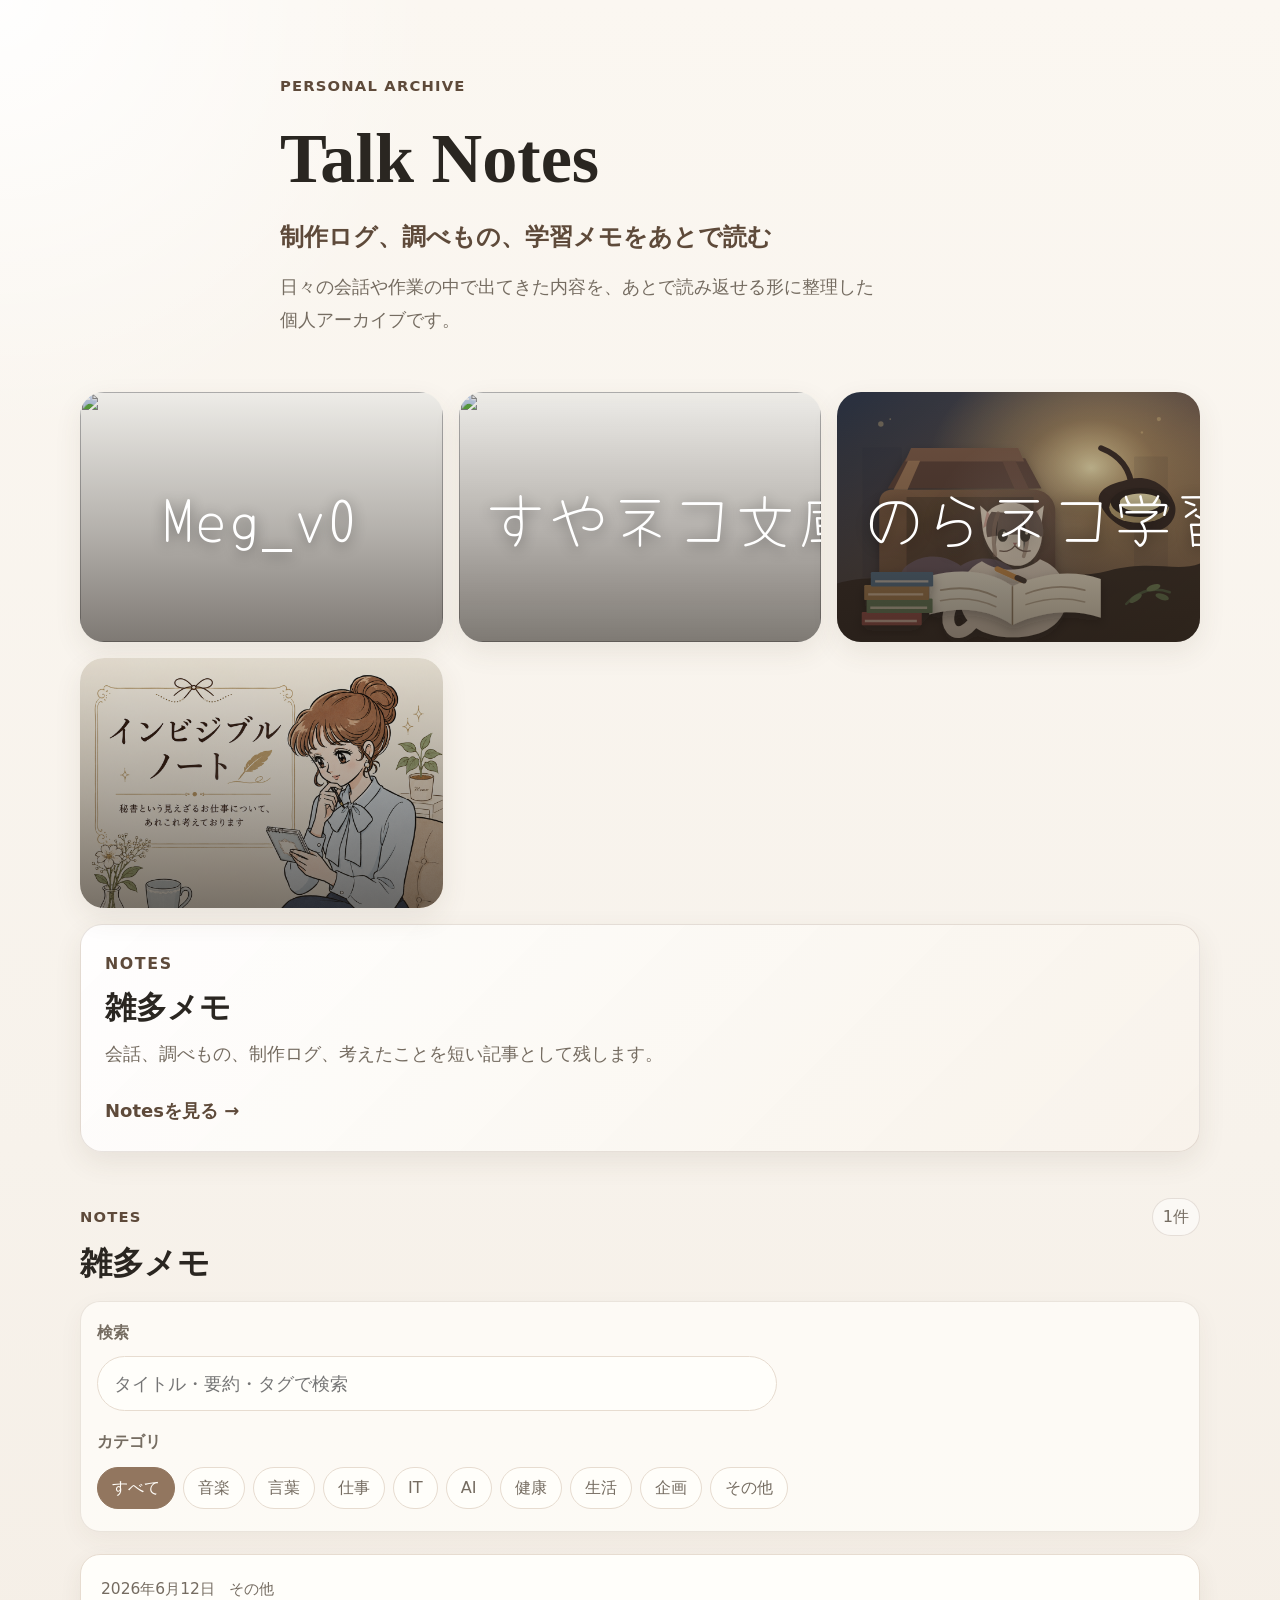
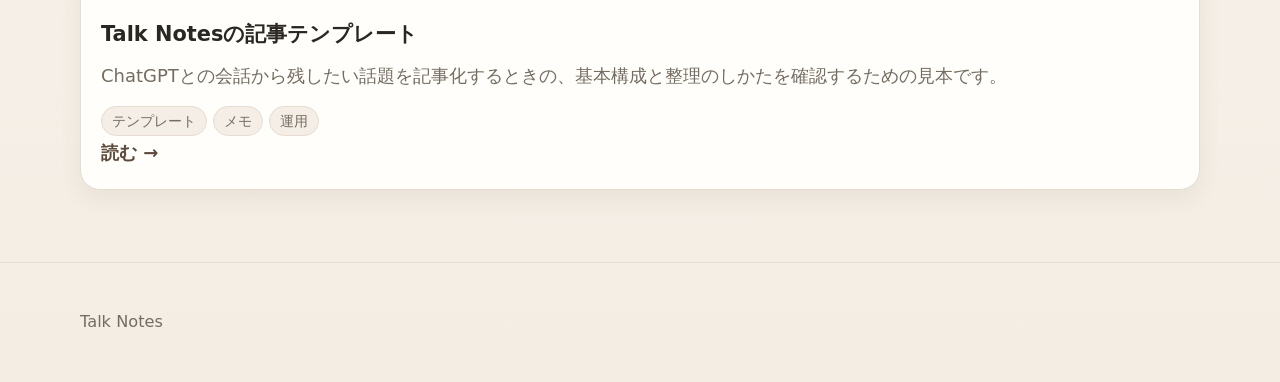
==== index.html @ 13e2c716 "Replace neko gyosho top card with noraneko study room" ====
<!DOCTYPE html>
<html lang="ja">
<head>
  <meta charset="UTF-8">
  <meta name="viewport" content="width=device-width, initial-scale=1.0">
  <title>Talk Notes</title>
  <meta name="description" content="雑談、調べもの、制作ログ、楽曲メモをあとで読める形に整理する個人用ノートです。">
  <link rel="preconnect" href="https://fonts.googleapis.com">
  <link rel="preconnect" href="https://fonts.gstatic.com" crossorigin>
  <link href="https://fonts.googleapis.com/css2?family=Yomogi&display=swap" rel="stylesheet">
  <link rel="stylesheet" href="assets/style.css?v=20260614-01">
  <link rel="stylesheet" href="assets/entry-image.css?v=20260623-07">
  <link rel="stylesheet" href="assets/mobile-polish.css?v=20260622-01">
  <link rel="stylesheet" href="assets/invisible-work.css?v=20260623-01">
  <script src="data/notes.js" defer></script>
  <script defer>
    document.addEventListener("DOMContentLoaded", () => {
      const categories = ["すべて", "音楽", "言葉", "仕事", "IT", "AI", "健康", "生活", "企画", "その他"];
      const state = {
        category: "すべて",
        query: ""
      };

      const categoryList = document.querySelector("#categoryList");
      const searchInput = document.querySelector("#searchInput");
      const notesList = document.querySelector("#notesList");
      const resultCount = document.querySelector("#resultCount");

      function escapeHtml(value) {
        return String(value)
          .replace(/&/g, "&amp;")
          .replace(/</g, "&lt;")
          .replace(/>/g, "&gt;")
          .replace(/"/g, "&quot;")
          .replace(/'/g, "&#039;");
      }

      function normalize(value) {
        return String(value).toLowerCase().trim();
      }

      function formatDate(value) {
        const date = new Date(`${value}T00:00:00`);
        if (Number.isNaN(date.getTime())) {
          return value;
        }

        return date.toLocaleDateString("ja-JP", {
          year: "numeric",
          month: "long",
          day: "numeric"
        });
      }

      function renderCategories() {
        categoryList.innerHTML = categories.map((category) => {
          const isActive = state.category === category;
          return `
            <button class="filter-button${isActive ? " is-active" : ""}" type="button" data-category="${escapeHtml(category)}">
              ${escapeHtml(category)}
            </button>
          `;
        }).join("");
      }

      function matchesNote(note) {
        const categoryMatch = state.category === "すべて" || note.category === state.category;
        const query = normalize(state.query);
        const searchText = normalize([
          note.title,
          note.summary,
          note.category,
          ...(note.tags || [])
        ].join(" "));

        return categoryMatch && (!query || searchText.includes(query));
      }

      function createNoteCard(note) {
        const tags = (note.tags || []).map((tag) => `<span class="tag">${escapeHtml(tag)}</span>`).join("");

        return `
          <article class="note-card">
            <div class="note-card__meta">
              <time datetime="${escapeHtml(note.date)}">${escapeHtml(formatDate(note.date))}</time>
              <span>${escapeHtml(note.category)}</span>
            </div>
            <h2 class="note-card__title">${escapeHtml(note.title)}</h2>
            <p class="note-card__summary">${escapeHtml(note.summary)}</p>
            <div class="tag-list" aria-label="タグ">
              ${tags}
            </div>
            <a class="read-link" href="${escapeHtml(note.url)}">読む</a>
          </article>
        `;
      }

      function renderNotes() {
        const filteredNotes = notes.filter(matchesNote);
        resultCount.textContent = `${filteredNotes.length}件`;

        if (filteredNotes.length === 0) {
          notesList.innerHTML = '<p class="empty-message">該当するメモはありません。</p>';
          return;
        }

        notesList.innerHTML = filteredNotes.map(createNoteCard).join("");
      }

      categoryList.addEventListener("click", (event) => {
        const button = event.target.closest("button[data-category]");
        if (!button) {
          return;
        }

        state.category = button.dataset.category;
        renderCategories();
        renderNotes();
      });

      searchInput.addEventListener("input", (event) => {
        state.query = event.target.value;
        renderNotes();
      });

      renderCategories();
      renderNotes();
    });
  </script>
</head>
<body>
  <header class="site-header">
    <div class="container header-inner">
      <p class="site-kicker">Personal archive</p>
      <h1>Talk Notes</h1>
      <p class="site-subtitle">制作ログ、調べもの、学習メモをあとで読む</p>
      <p class="site-description">
        日々の会話や作業の中で出てきた内容を、あとで読み返せる形に整理した個人アーカイブです。
      </p>
    </div>
  </header>

  <main class="container">
    <section class="entry-section" aria-label="主要セクション">
      <a class="entry-card entry-card--image entry-card--meg-v0" href="https://esortseld.github.io/meg_v0/" aria-label="Meg_v0へ">
        <img class="entry-card--image__visual" src="https://esortseld.github.io/meg_v0/assets/img/avatar.png" alt="">
        <span class="entry-card--image__title">Meg_v0</span>
      </a>

      <a class="entry-card entry-card--image entry-card--suyaneko" href="https://esortseld.github.io/suyaneko_bunko/" aria-label="すやネコ文庫へ">
        <img class="entry-card--image__visual" src="https://esortseld.github.io/suyaneko_bunko/assets/suyaneko-main.jpg" alt="">
        <span class="entry-card--image__title">すやネコ文庫</span>
      </a>

      <a class="entry-card entry-card--image entry-card--noraneko-study" href="study/index.html" aria-label="のらネコ学習室へ">
        <img class="entry-card--image__visual" src="assets/img/noraneko-study.svg" alt="路地裏の小さな灯りの下で、のらネコが本とノートに向かって勉強しているイラスト">
        <span class="entry-card--image__title">のらネコ学習室</span>
      </a>

      <a class="entry-card entry-card--image entry-card--invisible-note" href="invisible-work/index.html" aria-label="インビジブルノートへ">
        <img class="entry-card--image__visual" src="assets/img/invisible-note_image.png" alt="インビジブルノートのイメージイラスト">
      </a>

      <a class="entry-card" href="#notes">
        <span class="entry-card__label">Notes</span>
        <h2>雑多メモ</h2>
        <p>会話、調べもの、制作ログ、考えたことを短い記事として残します。</p>
        <span class="entry-card__link">Notesを見る</span>
      </a>
    </section>

    <section id="notes" class="notes-panel" aria-label="雑多メモ">
      <div class="section-heading">
        <div>
          <p class="section-kicker">Notes</p>
          <h2>雑多メモ</h2>
        </div>
        <p id="resultCount" class="result-count" aria-live="polite"></p>
      </div>

      <div class="compact-controls" aria-label="雑多メモの絞り込み">
        <div class="search-field">
          <label for="searchInput">検索</label>
          <input id="searchInput" type="search" placeholder="タイトル・要約・タグで検索">
        </div>
        <div>
          <p class="control-label">カテゴリ</p>
          <div id="categoryList" class="filter-list" aria-label="カテゴリ一覧"></div>
        </div>
      </div>

      <div id="notesList" class="notes-grid"></div>
    </section>
  </main>

  <footer class="site-footer">
    <div class="container">
      <p>Talk Notes</p>
    </div>
  </footer>
</body>
</html>
---- assets/style.css ----
:root {
  --color-background: #faf8f4;
  --color-surface: #fffdf8;
  --color-text: #2d2a26;
  --color-muted: #6f675d;
  --color-border: #e3ddd2;
  --color-accent: #5f7252;
  --color-accent-dark: #41513a;
  --color-brown: #7a6045;
  --color-soft: #eee8dd;
  --color-soft-green: #eef2ea;
  --shadow-card: 0 12px 30px rgba(60, 47, 32, 0.08);
  --font-body: "Hiragino Sans", "Yu Gothic", "Yu Gothic UI", Meiryo, system-ui, sans-serif;
  --font-serif: "Yu Mincho", "Hiragino Mincho ProN", serif;
}

* {
  box-sizing: border-box;
}

html {
  font-size: 18px;
}

body {
  margin: 0;
  background: var(--color-background);
  color: var(--color-text);
  font-family: var(--font-body);
  line-height: 1.85;
}

a {
  color: var(--color-accent-dark);
  text-decoration-thickness: 0.08em;
  text-underline-offset: 0.18em;
}

a:hover {
  color: var(--color-accent);
}

.container {
  width: min(1120px, calc(100% - 32px));
  margin: 0 auto;
}

.site-header {
  padding: 72px 0 48px;
  border-bottom: 1px solid var(--color-border);
}

.header-inner {
  max-width: 820px;
}

.site-kicker,
.section-kicker {
  margin: 0 0 12px;
  color: var(--color-accent);
  font-size: 0.82rem;
  font-weight: 700;
  letter-spacing: 0;
  text-transform: uppercase;
}

h1,
h2,
h3 {
  margin: 0;
  line-height: 1.35;
  letter-spacing: 0;
}

h1 {
  font-family: var(--font-serif);
  font-size: 3rem;
  font-weight: 700;
}

.site-subtitle {
  margin: 14px 0 0;
  color: var(--color-accent-dark);
  font-size: 1.25rem;
  font-weight: 700;
}

.site-description {
  margin: 20px 0 0;
  color: var(--color-muted);
  font-size: 1.05rem;
}

.entry-section {
  display: grid;
  grid-template-columns: repeat(2, minmax(0, 1fr));
  gap: 20px;
  padding: 44px 0 36px;
}

.entry-card {
  display: flex;
  min-height: 250px;
  flex-direction: column;
  border: 1px solid var(--color-border);
  border-radius: 8px;
  background: var(--color-surface);
  box-shadow: var(--shadow-card);
  color: var(--color-text);
  padding: 28px;
  text-decoration: none;
}

.entry-card--primary {
  background: var(--color-soft-green);
}

.entry-card__label {
  color: var(--color-accent);
  font-size: 0.88rem;
  font-weight: 700;
  text-transform: uppercase;
}

.entry-card__icon {
  display: block;
  width: 64px;
  height: 64px;
  margin: 0.5rem 0 0.75rem;
  object-fit: cover;
  border-radius: 999px;
}

.entry-card h2 {
  margin-top: 10px;
  font-size: 1.65rem;
}

.entry-card p {
  margin: 16px 0 0;
  color: var(--color-muted);
}

.entry-card__link {
  margin-top: auto;
  padding-top: 24px;
  color: var(--color-accent-dark);
  font-weight: 700;
}

.notes-panel,
.songs-panel {
  padding: 16px 0 72px;
}

.section-heading {
  display: flex;
  align-items: baseline;
  justify-content: space-between;
  gap: 20px;
  margin-bottom: 22px;
}

.section-heading h2 {
  font-size: 1.45rem;
}

.result-count {
  margin: 0;
  color: var(--color-muted);
  font-size: 0.9rem;
}

.compact-controls,
.controls {
  display: grid;
  gap: 24px;
  margin-bottom: 28px;
}

.search-field {
  display: grid;
  gap: 8px;
  max-width: 680px;
}

.search-field label,
.control-label {
  margin: 0;
  color: var(--color-muted);
  font-size: 0.9rem;
  font-weight: 700;
}

.search-field input {
  width: 100%;
  min-height: 52px;
  border: 1px solid var(--color-border);
  border-radius: 8px;
  background: var(--color-surface);
  color: var(--color-text);
  font: inherit;
  padding: 10px 16px;
  outline: none;
}

.search-field input:focus {
  border-color: var(--color-accent);
  box-shadow: 0 0 0 3px rgba(95, 114, 82, 0.14);
}

.filter-group {
  display: grid;
  gap: 18px;
}

.filter-list {
  display: flex;
  flex-wrap: wrap;
  gap: 10px;
  margin-top: 10px;
}

.filter-button {
  min-height: 42px;
  border: 1px solid var(--color-border);
  border-radius: 8px;
  background: var(--color-surface);
  color: var(--color-muted);
  cursor: pointer;
  font: inherit;
  font-size: 0.94rem;
  padding: 6px 14px;
}

.filter-button:hover,
.filter-button.is-active {
  border-color: var(--color-accent);
  background: var(--color-accent);
  color: #fffdf8;
}

.notes-grid,
.songs-grid {
  display: grid;
  grid-template-columns: repeat(auto-fit, minmax(290px, 1fr));
  gap: 20px;
}

.note-card,
.song-card {
  display: flex;
  min-height: 330px;
  flex-direction: column;
  border: 1px solid var(--color-border);
  border-radius: 8px;
  background: var(--color-surface);
  box-shadow: var(--shadow-card);
  padding: 24px;
}

.song-card {
  scroll-margin-top: 24px;
}

.song-card--simple {
  min-height: 260px;
}

.song-card:target {
  border-color: var(--color-accent);
  box-shadow: 0 0 0 3px rgba(95, 114, 82, 0.18), var(--shadow-card);
}

.live-card {
  scroll-margin-top: 24px;
}

.live-card:target {
  border-color: var(--color-accent);
  box-shadow: 0 0 0 3px rgba(95, 114, 82, 0.18), var(--shadow-card);
}

.note-card__meta,
.song-card__meta {
  display: flex;
  flex-wrap: wrap;
  gap: 8px 14px;
  color: var(--color-muted);
  font-size: 0.86rem;
}

.note-card__title,
.song-card__title {
  margin-top: 14px;
  font-size: 1.25rem;
}

.song-card__artist {
  margin: 6px 0 0;
  color: var(--color-brown);
  font-weight: 700;
}

.note-card__summary,
.song-card__summary {
  display: -webkit-box;
  margin: 14px 0 0;
  overflow: hidden;
  color: var(--color-muted);
  -webkit-box-orient: vertical;
  -webkit-line-clamp: 3;
}

.song-live-links {
  margin: 14px 0 0;
  color: var(--color-muted);
  font-size: 0.9rem;
  line-height: 1.65;
}

.song-live-links span {
  display: block;
}

.song-live-links a {
  font-weight: 700;
}

.tag-list {
  display: flex;
  flex-wrap: wrap;
  gap: 8px;
  margin-top: 18px;
}

.tag,
.status-pill {
  border: 1px solid var(--color-border);
  border-radius: 999px;
  background: var(--color-soft);
  color: var(--color-muted);
  font-size: 0.82rem;
  line-height: 1.45;
  padding: 4px 10px;
}

.status-pill {
  border-color: rgba(95, 114, 82, 0.35);
  background: var(--color-soft-green);
  color: var(--color-accent-dark);
  font-weight: 700;
}

.link-row {
  display: flex;
  flex-wrap: wrap;
  gap: 12px;
  margin-top: auto;
  padding-top: 22px;
}

.read-link,
.external-link,
.pending-link {
  align-self: flex-start;
  font-weight: 700;
}

.external-link {
  color: var(--color-brown);
}

.pending-link {
  color: var(--color-muted);
  font-size: 0.9rem;
}

.songs-page {
  background:
    linear-gradient(90deg, rgba(122, 96, 69, 0.04) 1px, transparent 1px),
    var(--color-background);
  background-size: 64px 64px;
}

.museum-hero {
  position: relative;
  overflow: hidden;
  padding: 92px 0 76px;
  border-bottom: 1px solid rgba(122, 96, 69, 0.22);
  background:
    linear-gradient(135deg, rgba(255, 253, 248, 0.94), rgba(244, 239, 228, 0.86)),
    var(--color-background);
}

.museum-hero::after {
  position: absolute;
  right: max(24px, calc((100vw - 1120px) / 2));
  bottom: 42px;
  width: min(34vw, 320px);
  height: 1px;
  background: var(--color-brown);
  content: "";
  opacity: 0.45;
}

.museum-hero .header-inner {
  max-width: 880px;
}

.museum-hero__label {
  color: var(--color-brown);
  font-family: var(--font-serif);
}

.museum-hero h1 {
  margin-top: 8px;
  color: #24211d;
  font-size: clamp(3rem, 8vw, 6rem);
  font-weight: 500;
}

.songs-page .site-subtitle {
  margin-top: 18px;
  color: var(--color-accent-dark);
  font-family: var(--font-serif);
  font-size: 1.55rem;
  font-weight: 600;
}

.songs-page .site-description {
  max-width: 720px;
  margin-top: 24px;
  color: #5f574d;
}

.museum-section {
  border-top: 1px solid rgba(122, 96, 69, 0.2);
  padding: 54px 0;
}

.museum-section--search {
  border-top: 0;
  padding-top: 48px;
}

.museum-section--note {
  padding-bottom: 84px;
}

.museum-section__heading {
  display: grid;
  grid-template-columns: 72px minmax(0, 1fr);
  gap: 20px;
  align-items: start;
  margin-bottom: 28px;
}

.museum-section__heading--split {
  grid-template-columns: 72px minmax(0, 1fr) auto;
  align-items: end;
}

.museum-section__number {
  margin: 0;
  color: var(--color-brown);
  font-family: var(--font-serif);
  font-size: 1.6rem;
  line-height: 1;
}

.museum-section__label {
  margin: 0 0 6px;
  color: var(--color-accent);
  font-size: 0.82rem;
  font-weight: 700;
  letter-spacing: 0.08em;
  text-transform: uppercase;
}

.museum-section__title {
  font-family: var(--font-serif);
  font-size: 1.8rem;
  font-weight: 600;
}

.museum-section__description {
  max-width: 720px;
  margin: 0 0 0 92px;
  color: var(--color-muted);
}

.museum-search-panel {
  border: 1px solid rgba(122, 96, 69, 0.2);
  border-radius: 2px;
  background: rgba(255, 253, 248, 0.88);
  box-shadow: 0 18px 45px rgba(60, 47, 32, 0.055);
  padding: 30px;
}

.songs-page .search-field {
  max-width: none;
}

.songs-page .search-field label,
.songs-page .control-label {
  color: var(--color-brown);
  letter-spacing: 0.04em;
}

.songs-page .search-field input {
  min-height: 62px;
  border-radius: 2px;
  border-color: rgba(122, 96, 69, 0.28);
  background: #fffefa;
  font-size: 1.05rem;
}

.songs-page .filter-group {
  grid-template-columns: repeat(2, minmax(0, 1fr));
  gap: 24px;
}

.songs-page .filter-button {
  border-color: rgba(122, 96, 69, 0.28);
  border-radius: 2px;
  background: transparent;
  color: #4d473f;
}

.songs-page .filter-button:hover,
.songs-page .filter-button.is-active {
  border-color: var(--color-accent-dark);
  background: var(--color-accent-dark);
  color: #fffdf8;
}

.collection-grid {
  grid-template-columns: repeat(auto-fit, minmax(310px, 1fr));
  gap: 28px;
}

.collection-card {
  min-height: 0;
  border-color: rgba(122, 96, 69, 0.22);
  border-radius: 2px;
  background: rgba(255, 253, 248, 0.94);
  box-shadow: none;
  padding: 22px;
}

.collection-card:hover {
  border-color: rgba(95, 114, 82, 0.5);
}

.song-card__image-placeholder {
  display: grid;
  min-height: 150px;
  place-items: center;
  border: 1px solid rgba(122, 96, 69, 0.18);
  background:
    linear-gradient(135deg, rgba(238, 232, 221, 0.58), rgba(250, 248, 244, 0.94));
  color: rgba(111, 103, 93, 0.64);
  font-family: var(--font-serif);
  font-size: 0.86rem;
  letter-spacing: 0.08em;
  text-transform: uppercase;
}

.song-card__image-placeholder small {
  display: block;
  margin-top: 6px;
  font-family: var(--font-sans);
  font-size: 0.76rem;
  font-weight: 700;
  letter-spacing: 0;
  text-transform: none;
}

.song-card__image-link {
  text-align: center;
  text-decoration: none;
  transition: background-color 0.2s ease, border-color 0.2s ease, color 0.2s ease;
}

.song-card__image-link:hover,
.song-card__image-link:focus-visible {
  border-color: rgba(95, 114, 82, 0.72);
  background:
    linear-gradient(135deg, rgba(233, 228, 213, 0.82), rgba(255, 253, 248, 0.98));
  color: var(--color-accent-dark);
}

.song-card__eyebrow {
  margin: 18px 0 0;
  color: var(--color-brown);
  font-size: 0.78rem;
  font-weight: 700;
  letter-spacing: 0.08em;
  text-transform: uppercase;
}

.collection-card .song-card__title {
  margin-top: 8px;
  font-family: var(--font-serif);
  font-size: 1.42rem;
  font-weight: 600;
}

.collection-card .song-card__artist {
  color: #665d52;
  font-size: 0.92rem;
}

.collection-card .song-card__meta {
  margin-top: 16px;
  padding-top: 14px;
  border-top: 1px solid rgba(122, 96, 69, 0.16);
}

.collection-card .song-card__summary {
  display: block;
  min-height: 3.4em;
  -webkit-line-clamp: initial;
}

.collection-card .tag-list {
  margin-top: 20px;
}

.collection-card .tag {
  border-color: rgba(122, 96, 69, 0.18);
  border-radius: 2px;
  background: transparent;
  font-size: 0.78rem;
}

.collection-card .link-row {
  border-top: 1px solid rgba(122, 96, 69, 0.16);
  margin-top: 22px;
}

.collection-card .external-link {
  color: var(--color-brown);
}

.empty-message {
  grid-column: 1 / -1;
  margin: 0;
  border: 1px solid var(--color-border);
  border-radius: 8px;
  background: var(--color-surface);
  color: var(--color-muted);
  padding: 28px;
}

.site-footer {
  border-top: 1px solid var(--color-border);
  color: var(--color-muted);
  font-size: 0.9rem;
  padding: 28px 0;
}

.article-header {
  padding: 56px 0 30px;
}

.breadcrumb {
  display: flex;
  flex-wrap: wrap;
  gap: 10px 16px;
  margin-bottom: 28px;
}

.back-link {
  display: inline-block;
  font-weight: 700;
}

.article-meta {
  display: flex;
  flex-wrap: wrap;
  gap: 8px 16px;
  margin-top: 16px;
  color: var(--color-muted);
  font-size: 0.92rem;
}

.article-summary {
  max-width: 760px;
  margin: 22px 0 0;
  color: var(--color-muted);
  font-size: 1.08rem;
}

.article-body {
  max-width: 820px;
  padding-bottom: 80px;
}

.article-body section {
  border-top: 1px solid var(--color-border);
  padding: 32px 0;
}

.article-body h2 {
  font-size: 1.35rem;
  margin-bottom: 12px;
}

.article-body h3 {
  margin: 20px 0 6px;
  font-size: 1.04rem;
}

.article-body p,
.article-body li,
.info-list dd {
  color: var(--color-text);
}

.article-body ul {
  padding-left: 1.4em;
}

.info-list {
  display: grid;
  grid-template-columns: 150px 1fr;
  gap: 10px 18px;
  margin: 18px 0 0;
}

.info-list dt {
  color: var(--color-muted);
  font-weight: 700;
}

.info-list dd {
  margin: 0;
}

@media (max-width: 720px) {
  html {
    font-size: 17px;
  }

  .container {
    width: min(100% - 24px, 1120px);
  }

  .site-header {
    padding: 48px 0 34px;
  }

  h1 {
    font-size: 2.25rem;
  }

  .site-subtitle {
    font-size: 1.12rem;
  }

  .entry-section {
    grid-template-columns: 1fr;
    padding: 32px 0 28px;
  }

  .entry-card {
    min-height: auto;
    padding: 22px;
  }

  .section-heading {
    align-items: flex-start;
    flex-direction: column;
    gap: 4px;
  }

  .notes-grid,
  .songs-grid {
    grid-template-columns: 1fr;
  }

  .note-card,
  .song-card {
    min-height: auto;
    padding: 20px;
  }

  .filter-button {
    flex: 1 1 auto;
  }

  .info-list {
    grid-template-columns: 1fr;
    gap: 2px;
  }

  .museum-hero {
    padding: 56px 0 42px;
  }

  .museum-hero::after {
    display: none;
  }

  .museum-hero h1 {
    font-size: 3rem;
  }

  .museum-section {
    padding: 38px 0;
  }

  .museum-section__heading,
  .museum-section__heading--split {
    grid-template-columns: 1fr;
    gap: 10px;
  }

  .museum-section__number {
    font-size: 1.25rem;
  }

  .museum-section__title {
    font-size: 1.45rem;
  }

  .museum-section__description {
    margin-left: 0;
  }

  .museum-search-panel {
    padding: 20px;
  }

  .songs-page .filter-group {
    grid-template-columns: 1fr;
  }

  .collection-grid {
    grid-template-columns: 1fr;
    gap: 20px;
  }

  .collection-card {
    padding: 18px;
  }

  .song-card__image-placeholder {
    min-height: 96px;
  }
}
---- assets/entry-image.css ----
.entry-card--image {
  position: relative;
  display: block;
  height: 250px;
  min-height: 250px;
  padding: 0;
  overflow: hidden;
  color: #fff;
  text-decoration: none;
}

.entry-card--image__visual {
  display: block;
  width: 100%;
  height: 100%;
  object-fit: cover;
}

.entry-card--invisible-note .entry-card--image__visual {
  object-position: center top;
}

.entry-card--noraneko-study .entry-card--image__visual {
  object-position: center center;
}

.entry-card--image::after {
  position: absolute;
  inset: 0;
  background: linear-gradient(
    to bottom,
    rgba(0, 0, 0, 0.16),
    rgba(0, 0, 0, 0.36)
  );
  content: "";
  pointer-events: none;
}

.entry-card--image__title {
  position: absolute;
  z-index: 1;
  top: 50%;
  left: 50%;
  transform: translate(-50%, -50%);
  color: #fff;
  font-family: "Yomogi", cursive;
  font-size: clamp(2.1rem, 5vw, 3.4rem);
  font-weight: 400;
  letter-spacing: 0.05em;
  line-height: 1.1;
  text-align: center;
  white-space: nowrap;
  text-shadow: 0 3px 14px rgba(0, 0, 0, 0.48);
}

.entry-card--image__content {
  position: absolute;
  z-index: 1;
  inset: 0;
  display: flex;
  flex-direction: column;
  align-items: center;
  justify-content: center;
  gap: 10px;
  padding: 24px;
  color: #fff;
  text-align: center;
  text-shadow: 0 3px 14px rgba(0, 0, 0, 0.48);
}

.entry-card--image__content .entry-card--image__title {
  position: static;
  top: auto;
  left: auto;
  transform: none;
  width: min(100%, 520px);
  padding: 0;
  font-size: clamp(1.65rem, 4.2vw, 2.45rem);
  white-space: normal;
}

.entry-card--invisible-note .entry-card--image__content .entry-card--image__title {
  max-width: 100%;
  font-size: clamp(1.3rem, 2.3vw, 1.62rem);
  letter-spacing: 0.02em;
  overflow-wrap: anywhere;
}

.entry-card--image__description {
  display: block;
  max-width: 23em;
  color: #fff;
  font-size: 0.9rem;
  font-weight: 700;
  line-height: 1.6;
}

.entry-card--image__link {
  display: inline-block;
  margin-top: 2px;
  border: 1px solid rgba(255, 255, 255, 0.72);
  border-radius: 999px;
  background: rgba(255, 255, 255, 0.18);
  color: #fff;
  font-size: 0.86rem;
  font-weight: 700;
  line-height: 1.4;
  padding: 5px 14px;
}

.entry-card--image__link::after {
  content: "  →";
}

.entry-card--meg-v0,
.entry-card--ringo-an,
.entry-card--suyaneko,
.entry-card--neko-gyosho,
.entry-card--noraneko-study,
.entry-card--invisible-note {
  border: none;
}

@media (max-width: 720px) {
  .entry-card--image {
    height: 220px;
    min-height: 220px;
    padding: 0;
  }

  .entry-card--image__title {
    font-size: clamp(1.8rem, 11vw, 2.8rem);
  }

  .entry-card--image__content {
    gap: 8px;
    padding: 18px;
  }

  .entry-card--image__content .entry-card--image__title {
    font-size: clamp(1.32rem, 6.2vw, 1.72rem);
  }

  .entry-card--invisible-note .entry-card--image__content .entry-card--image__title {
    font-size: clamp(1rem, 4.2vw, 1.2rem);
  }

  .entry-card--image__description {
    font-size: 0.82rem;
    line-height: 1.55;
  }

  .entry-card--invisible-note .entry-card--image__description {
    max-width: 17em;
    font-size: 0.74rem;
    line-height: 1.5;
  }
}
---- assets/mobile-polish.css ----
/* Smartphone-first visual polish for Talk Notes top page */
:root {
  --color-background: #f7f2eb;
  --color-surface: #fffefa;
  --color-text: #2a2621;
  --color-muted: #756c61;
  --color-border: #e7dcd0;
  --color-accent: #92765f;
  --color-accent-dark: #5e4a3a;
  --color-soft: #f0e7dc;
  --color-soft-green: #f2eee6;
  --shadow-card: 0 10px 28px rgba(82, 61, 42, 0.09);
}

body {
  background:
    radial-gradient(circle at top left, rgba(255, 255, 255, 0.92) 0, rgba(255, 255, 255, 0) 34vw),
    linear-gradient(180deg, #fbf7f1 0%, var(--color-background) 58%, #f4ede4 100%);
}

.site-header {
  padding: 56px 0 28px;
  border-bottom: none;
}

.header-inner {
  max-width: 720px;
}

.site-kicker,
.section-kicker {
  color: var(--color-accent-dark);
  letter-spacing: 0.08em;
}

h1 {
  font-size: clamp(2.45rem, 12vw, 3.9rem);
}

.site-subtitle {
  margin-top: 12px;
  color: var(--color-accent-dark);
  font-size: clamp(1.08rem, 4.6vw, 1.35rem);
  line-height: 1.6;
}

.site-description {
  max-width: 34em;
  margin-top: 14px;
  font-size: 0.98rem;
  line-height: 1.85;
}

.entry-section {
  gap: 16px;
  padding: 28px 0 34px;
}

.entry-card {
  border-radius: 22px;
  border-color: rgba(126, 103, 82, 0.18);
  box-shadow: var(--shadow-card);
}

.entry-card--image {
  height: 236px;
  min-height: 236px;
  border-radius: 24px;
  transform: translateZ(0);
}

.entry-card--image__visual {
  transition: transform 0.32s ease, filter 0.32s ease;
  filter: saturate(0.92) contrast(0.98) brightness(0.96);
}

.entry-card--image::after {
  background:
    linear-gradient(180deg, rgba(33, 25, 18, 0.08) 0%, rgba(33, 25, 18, 0.34) 56%, rgba(33, 25, 18, 0.58) 100%),
    radial-gradient(circle at 50% 52%, rgba(255, 255, 255, 0.12), rgba(255, 255, 255, 0) 38%);
}

.entry-card--image:hover .entry-card--image__visual {
  transform: scale(1.035);
  filter: saturate(1) contrast(1.02) brightness(0.98);
}

.entry-card--image__title {
  width: min(92%, 520px);
  padding: 0 12px;
  font-size: clamp(2rem, 7vw, 3.35rem);
  letter-spacing: 0.04em;
}

.entry-card:not(.entry-card--image) {
  min-height: 190px;
  padding: 24px;
  background:
    linear-gradient(135deg, rgba(255, 255, 255, 0.92), rgba(248, 242, 234, 0.96));
}

.entry-card__label {
  color: var(--color-accent-dark);
  letter-spacing: 0.1em;
}

.entry-card h2 {
  margin-top: 8px;
  font-size: clamp(1.36rem, 6vw, 1.72rem);
}

.entry-card p {
  margin-top: 10px;
  line-height: 1.75;
}

.entry-card__link,
.read-link {
  text-decoration: none;
}

.entry-card__link::after,
.read-link::after {
  content: "  →";
}

.notes-panel {
  padding: 12px 0 72px;
}

.section-heading {
  margin-bottom: 16px;
}

.section-heading h2 {
  font-size: clamp(1.35rem, 5.5vw, 1.75rem);
}

.result-count {
  padding: 3px 10px;
  border: 1px solid rgba(126, 103, 82, 0.18);
  border-radius: 999px;
  background: rgba(255, 255, 255, 0.5);
}

.compact-controls {
  gap: 16px;
  margin-bottom: 22px;
  padding: 16px;
  border: 1px solid rgba(126, 103, 82, 0.15);
  border-radius: 20px;
  background: rgba(255, 254, 250, 0.72);
  box-shadow: 0 8px 24px rgba(82, 61, 42, 0.05);
}

.search-field input {
  min-height: 48px;
  border-radius: 999px;
  background: #fffefa;
}

.filter-list {
  flex-wrap: nowrap;
  gap: 8px;
  margin: 10px -16px 0;
  overflow-x: auto;
  padding: 0 16px 6px;
  scrollbar-width: none;
  -webkit-overflow-scrolling: touch;
}

.filter-list::-webkit-scrollbar {
  display: none;
}

.filter-button {
  flex: 0 0 auto;
  min-height: 38px;
  border-radius: 999px;
  white-space: nowrap;
  font-size: 0.9rem;
  padding: 5px 14px;
}

.notes-grid {
  grid-template-columns: 1fr;
  gap: 14px;
}

.note-card {
  min-height: auto;
  border-radius: 20px;
  padding: 20px;
  box-shadow: 0 8px 22px rgba(82, 61, 42, 0.075);
}

.note-card__title {
  font-size: 1.16rem;
  line-height: 1.55;
}

.note-card__summary {
  margin-top: 10px;
  line-height: 1.75;
  -webkit-line-clamp: 2;
}

.tag-list {
  gap: 6px;
  margin-top: 14px;
}

.tag {
  background: #f4eee6;
  font-size: 0.78rem;
}

@media (min-width: 760px) {
  .site-header {
    padding-top: 72px;
  }

  .entry-section {
    grid-template-columns: repeat(3, minmax(0, 1fr));
  }

  .entry-card--image {
    height: 250px;
    min-height: 250px;
  }

  .entry-card:not(.entry-card--image) {
    grid-column: 1 / -1;
  }

  .notes-grid {
    grid-template-columns: repeat(auto-fit, minmax(310px, 1fr));
  }
}

@media (max-width: 720px) {
  html {
    font-size: 16px;
  }

  .container {
    width: min(100% - 22px, 1120px);
  }

  .site-header {
    padding-top: 40px;
  }

  .entry-section {
    padding-top: 24px;
  }

  .entry-card--image {
    height: 210px;
    min-height: 210px;
  }

  .entry-card:not(.entry-card--image) {
    min-height: auto;
  }

  .filter-button {
    flex: 0 0 auto;
  }
}
---- assets/invisible-work.css ----
.entry-card__image {
  width: 100%;
  aspect-ratio: 16 / 9;
  object-fit: cover;
  border-radius: 14px;
  margin-bottom: 18px;
}

.entry-card--series {
  overflow: hidden;
}

.series-page {
  padding: 44px 0 72px;
}

.article-list {
  display: grid;
  grid-template-columns: repeat(auto-fit, minmax(290px, 1fr));
  gap: 20px;
}

.article-card {
  display: flex;
  flex-direction: column;
  overflow: hidden;
  border: 1px solid var(--color-border);
  border-radius: 20px;
  background: var(--color-surface);
  box-shadow: var(--shadow-card);
}

.article-card__image-link {
  display: block;
}

.article-card__image {
  display: block;
  width: 100%;
  aspect-ratio: 16 / 9;
  object-fit: cover;
}

.article-card__content {
  display: flex;
  flex: 1;
  flex-direction: column;
  padding: 24px;
}

.article-card__title {
  font-size: 1.35rem;
}

.article-card__summary {
  margin: 14px 0 0;
  color: var(--color-muted);
}

.article-card .read-link {
  margin-top: auto;
  padding-top: 22px;
}

.article-page {
  padding-bottom: 80px;
}

.article-page h1 {
  max-width: 760px;
  margin: 0 auto 14px;
}

.lead {
  max-width: 760px;
  margin: 0 auto;
  color: var(--color-muted);
  font-size: 1.08rem;
}

.note-image {
  margin: 2rem auto;
  max-width: 760px;
  text-align: center;
}

.note-image img {
  width: 100%;
  height: auto;
  border-radius: 18px;
  box-shadow: 0 18px 45px rgba(0, 0, 0, 0.14);
}

.note-series {
  display: inline-block;
  margin: 0 0 0.75rem;
  color: #7a5a2f;
  font-size: 0.85rem;
  font-weight: 700;
  letter-spacing: 0.08em;
}

.article-page .note-series {
  display: block;
  max-width: 760px;
  margin-right: auto;
  margin-left: auto;
}

.article-page .article-body {
  max-width: 760px;
  margin: 2.5rem auto 0;
  line-height: 2;
}

.article-page .article-body p {
  margin: 0 0 1.4rem;
}

.article-page .back-link {
  display: block;
  max-width: 760px;
  margin: 3rem auto 0;
}

@media (min-width: 760px) {
  .entry-card--series {
    grid-column: 1 / -1;
  }
}
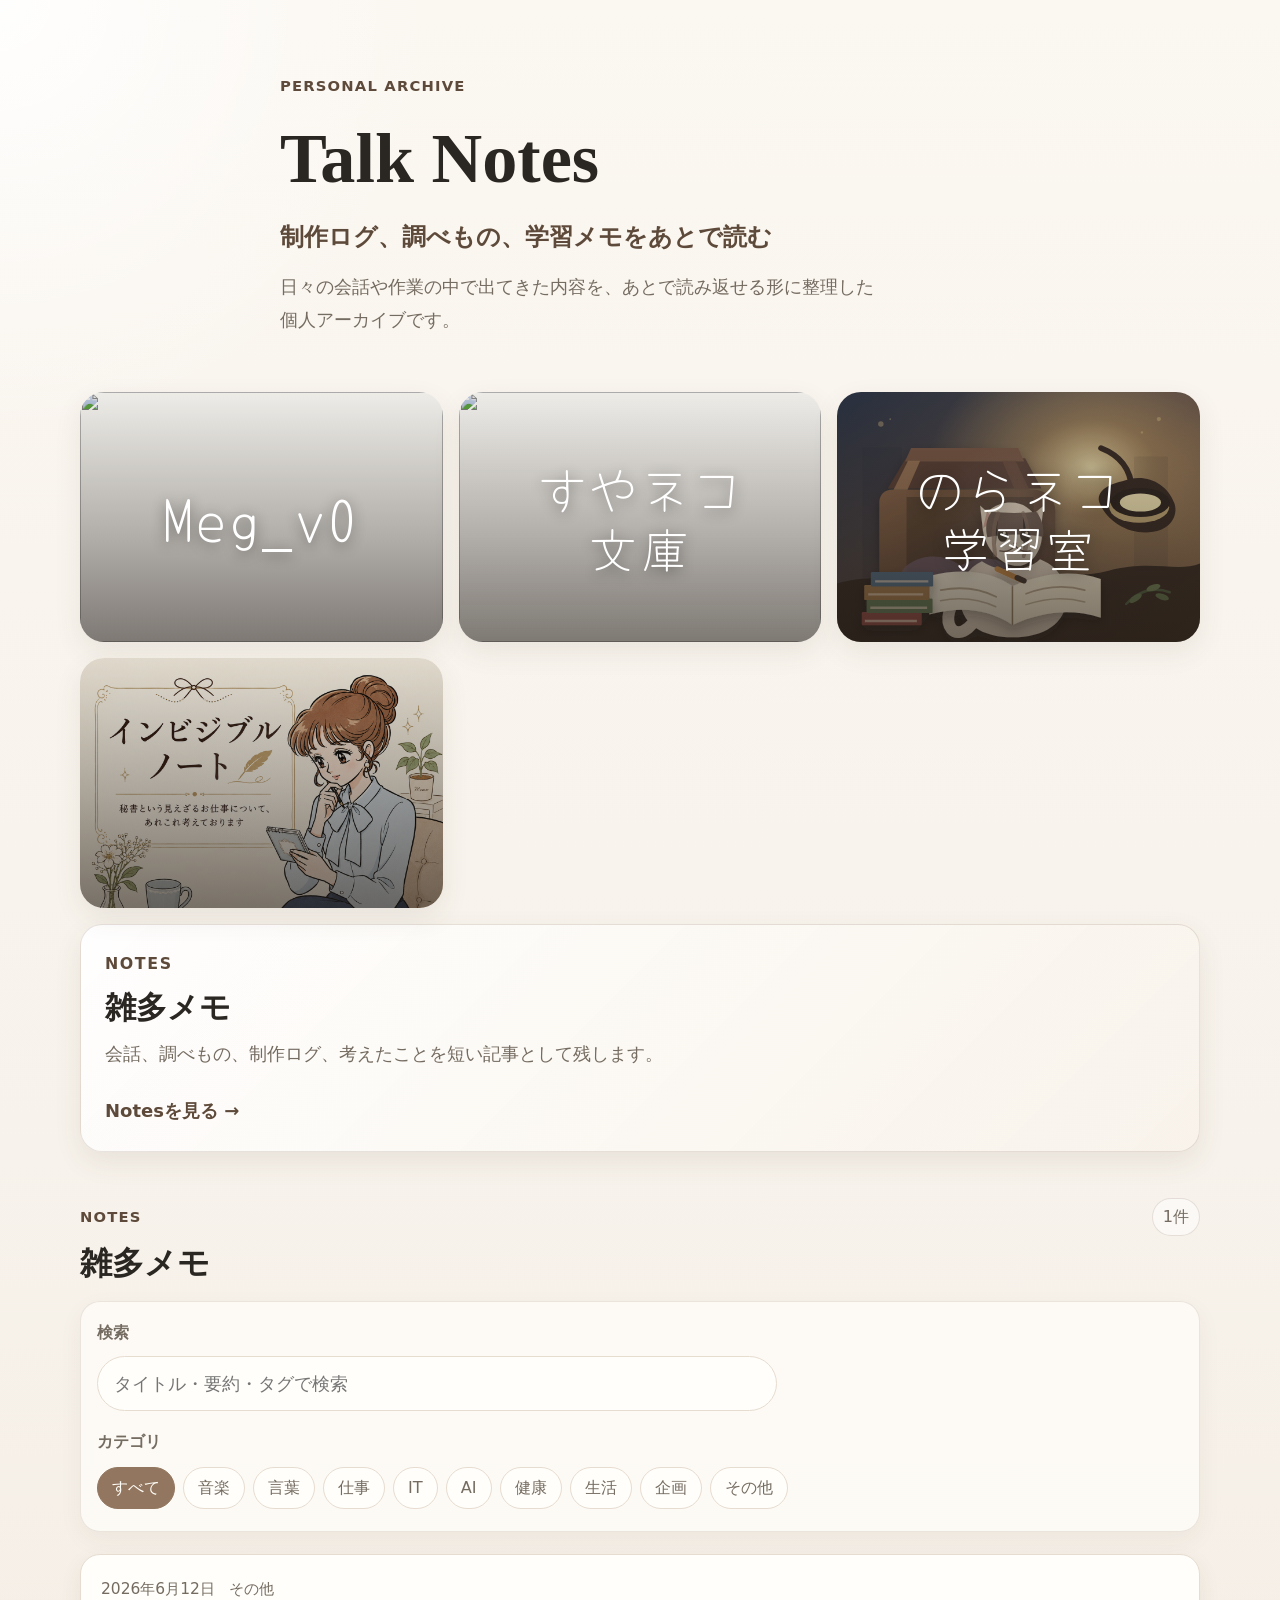
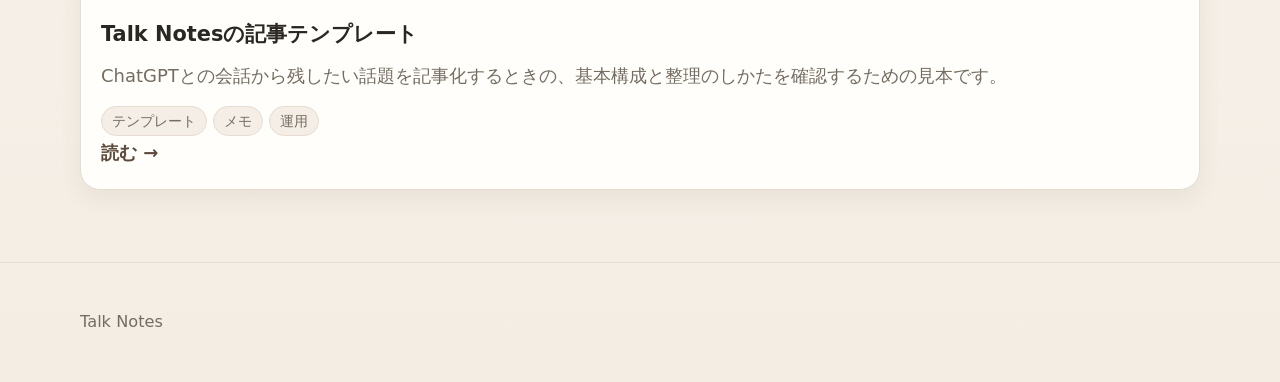
==== commit a3074a32: "Force entry card text update on landing page" ====
--- a/index.html
+++ b/index.html
@@ -9,7 +9,7 @@
   <link rel="preconnect" href="https://fonts.gstatic.com" crossorigin>
   <link href="https://fonts.googleapis.com/css2?family=Yomogi&display=swap" rel="stylesheet">
   <link rel="stylesheet" href="assets/style.css?v=20260614-01">
-  <link rel="stylesheet" href="assets/entry-image.css?v=20260623-07">
+  <link rel="stylesheet" href="assets/entry-image.css?v=20260624-02">
   <link rel="stylesheet" href="assets/mobile-polish.css?v=20260622-01">
   <link rel="stylesheet" href="assets/invisible-work.css?v=20260623-01">
   <script src="data/notes.js" defer></script>
@@ -149,12 +149,12 @@
 
       <a class="entry-card entry-card--image entry-card--suyaneko" href="https://esortseld.github.io/suyaneko_bunko/" aria-label="すやネコ文庫へ">
         <img class="entry-card--image__visual" src="https://esortseld.github.io/suyaneko_bunko/assets/suyaneko-main.jpg" alt="">
-        <span class="entry-card--image__title">すやネコ文庫</span>
+        <span class="entry-card--image__title">すやネコ<br>文庫</span>
       </a>
 
       <a class="entry-card entry-card--image entry-card--noraneko-study" href="study/index.html" aria-label="のらネコ学習室へ">
         <img class="entry-card--image__visual" src="assets/img/noraneko-study.svg" alt="路地裏の小さな灯りの下で、のらネコが本とノートに向かって勉強しているイラスト">
-        <span class="entry-card--image__title">のらネコ学習室</span>
+        <span class="entry-card--image__title">のらネコ<br>学習室</span>
       </a>
 
       <a class="entry-card entry-card--image entry-card--invisible-note" href="invisible-work/index.html" aria-label="インビジブルノートへ">
--- a/assets/entry-image.css
+++ b/assets/entry-image.css
@@ -51,6 +51,20 @@
   text-align: center;
   white-space: nowrap;
   text-shadow: 0 3px 14px rgba(0, 0, 0, 0.48);
+}
+
+.entry-card--suyaneko .entry-card--image__title,
+.entry-card--noraneko-study .entry-card--image__title {
+  width: min(86%, 5.8em);
+  font-size: clamp(1.85rem, 4.3vw, 2.75rem);
+  letter-spacing: 0.035em;
+  line-height: 1.18;
+  white-space: normal;
+  line-break: strict;
+}
+
+.entry-card--suyaneko .entry-card--image__title {
+  width: min(84%, 5.2em);
 }
 
 .entry-card--image__content {
@@ -132,6 +146,17 @@
     font-size: clamp(1.8rem, 11vw, 2.8rem);
   }
 
+  .entry-card--suyaneko .entry-card--image__title,
+  .entry-card--noraneko-study .entry-card--image__title {
+    width: min(88%, 5.8em);
+    font-size: clamp(1.48rem, 8.2vw, 2rem);
+    line-height: 1.2;
+  }
+
+  .entry-card--suyaneko .entry-card--image__title {
+    width: min(86%, 5.2em);
+  }
+
   .entry-card--image__content {
     gap: 8px;
     padding: 18px;
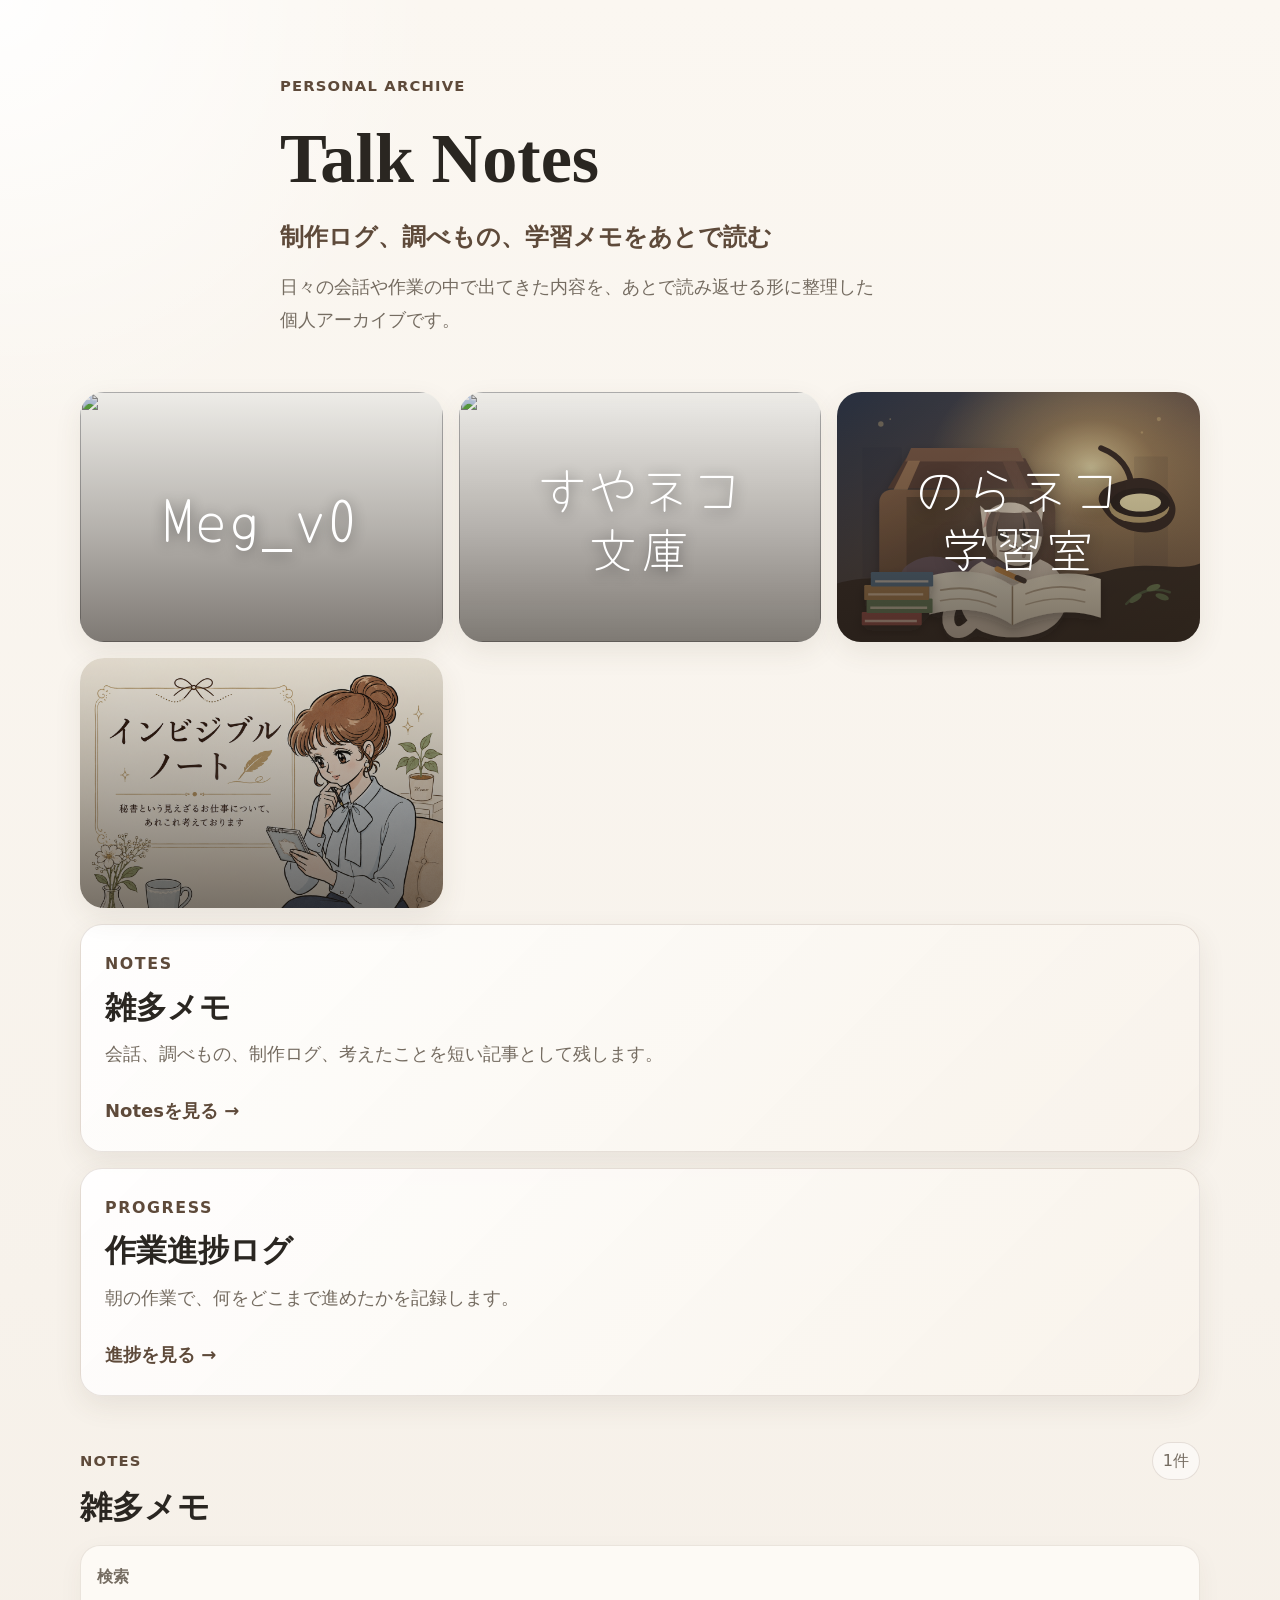
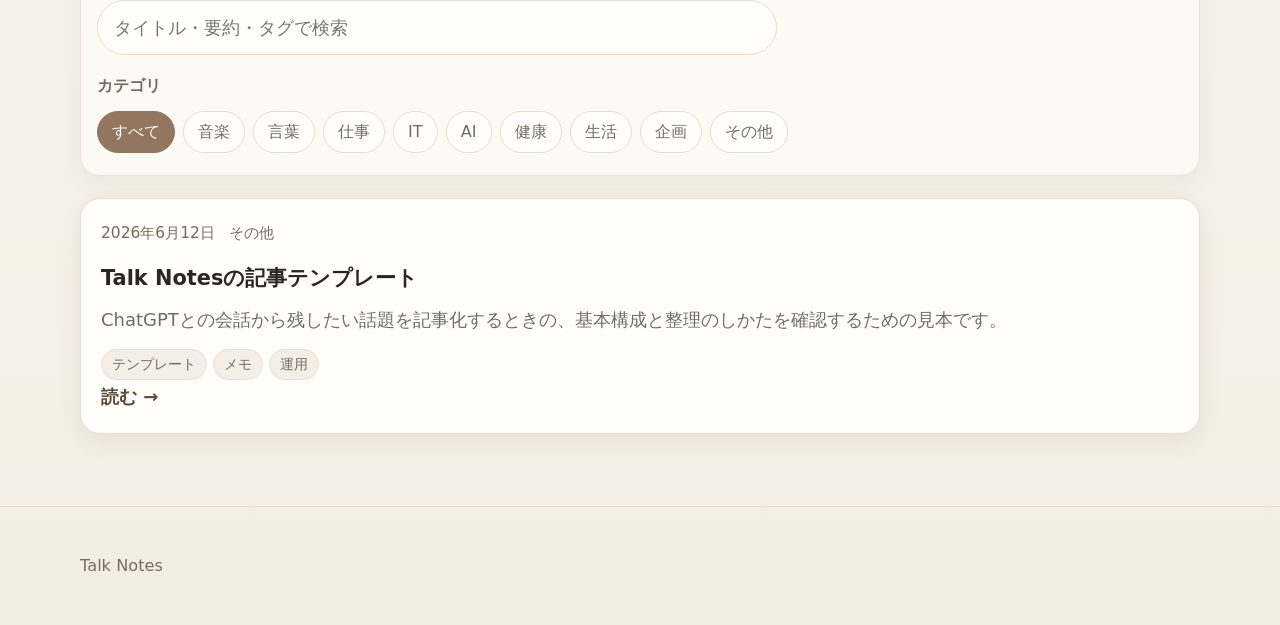
==== commit 138364fd: "Add progress log link" ====
--- a/index.html
+++ b/index.html
@@ -167,6 +167,13 @@
         <p>会話、調べもの、制作ログ、考えたことを短い記事として残します。</p>
         <span class="entry-card__link">Notesを見る</span>
       </a>
+
+      <a class="entry-card" href="progress/index.html">
+        <span class="entry-card__label">Progress</span>
+        <h2>作業進捗ログ</h2>
+        <p>朝の作業で、何をどこまで進めたかを記録します。</p>
+        <span class="entry-card__link">進捗を見る</span>
+      </a>
     </section>
 
     <section id="notes" class="notes-panel" aria-label="雑多メモ">
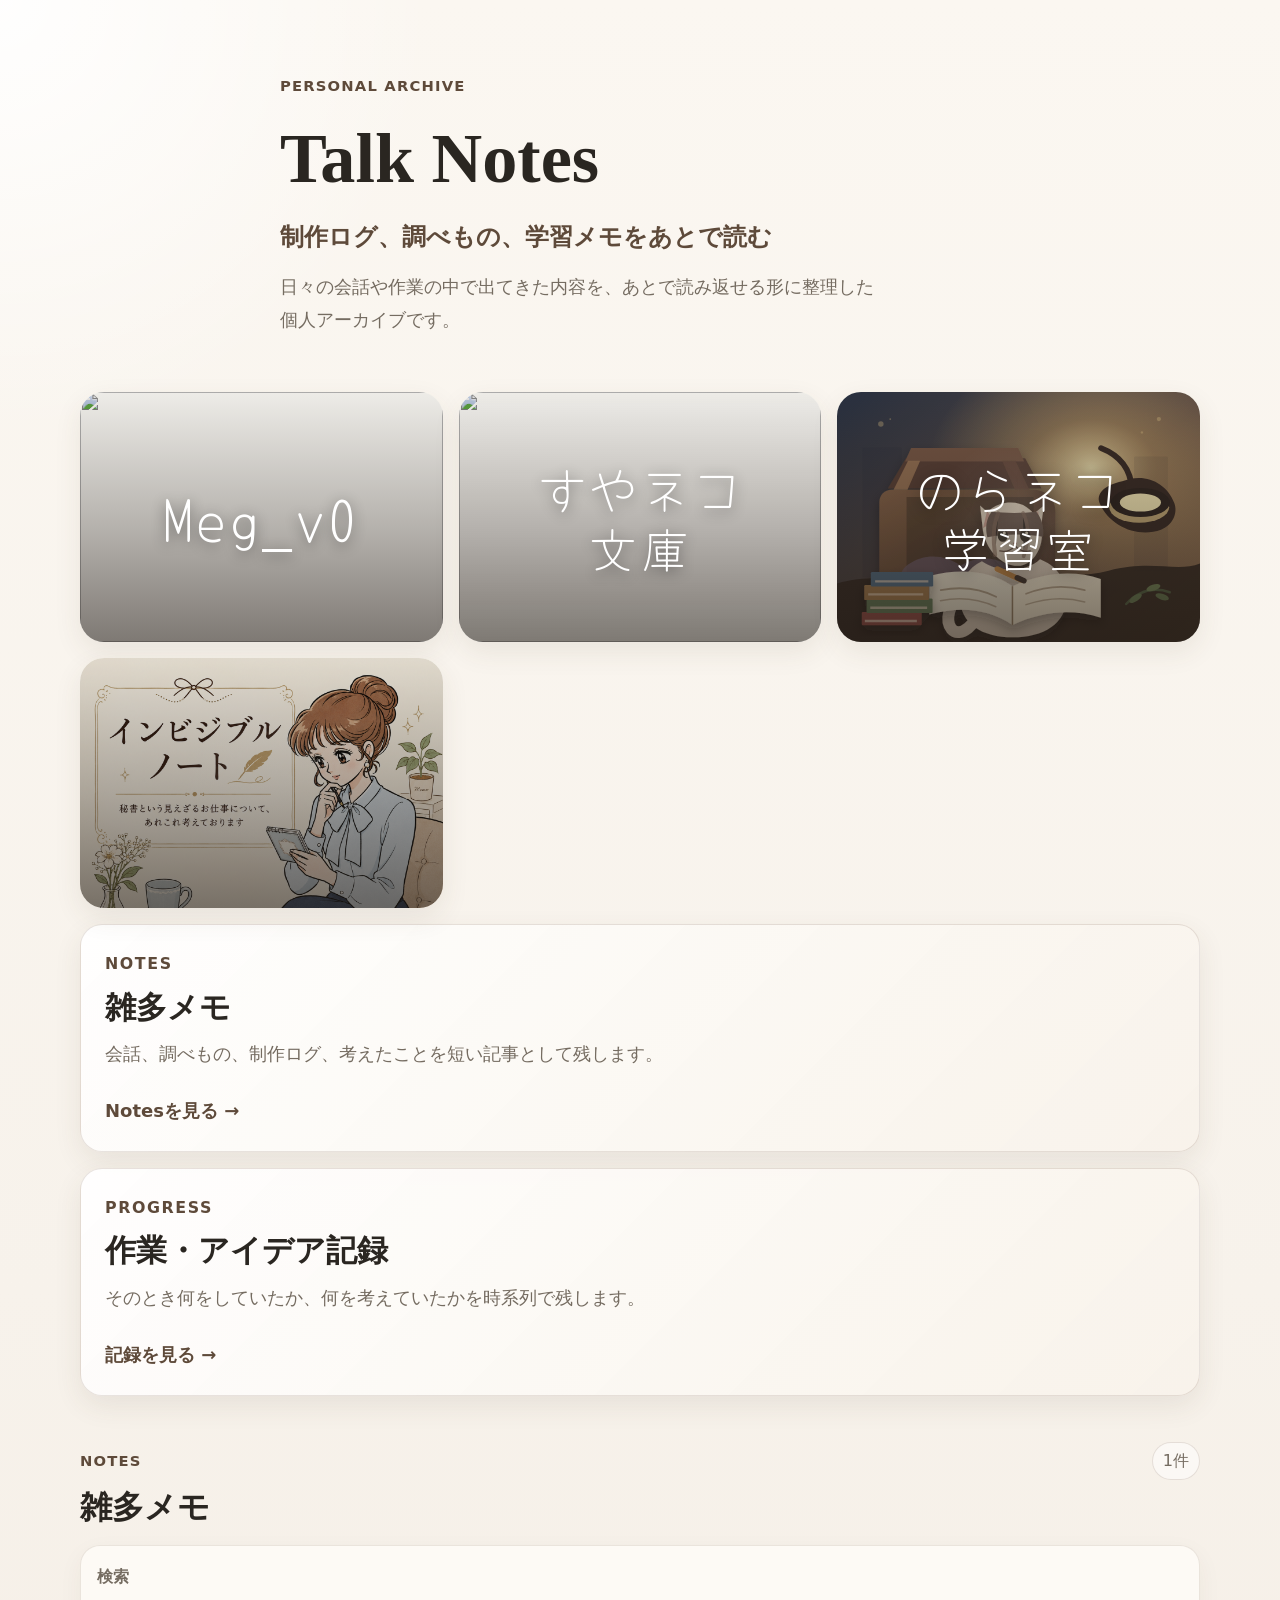
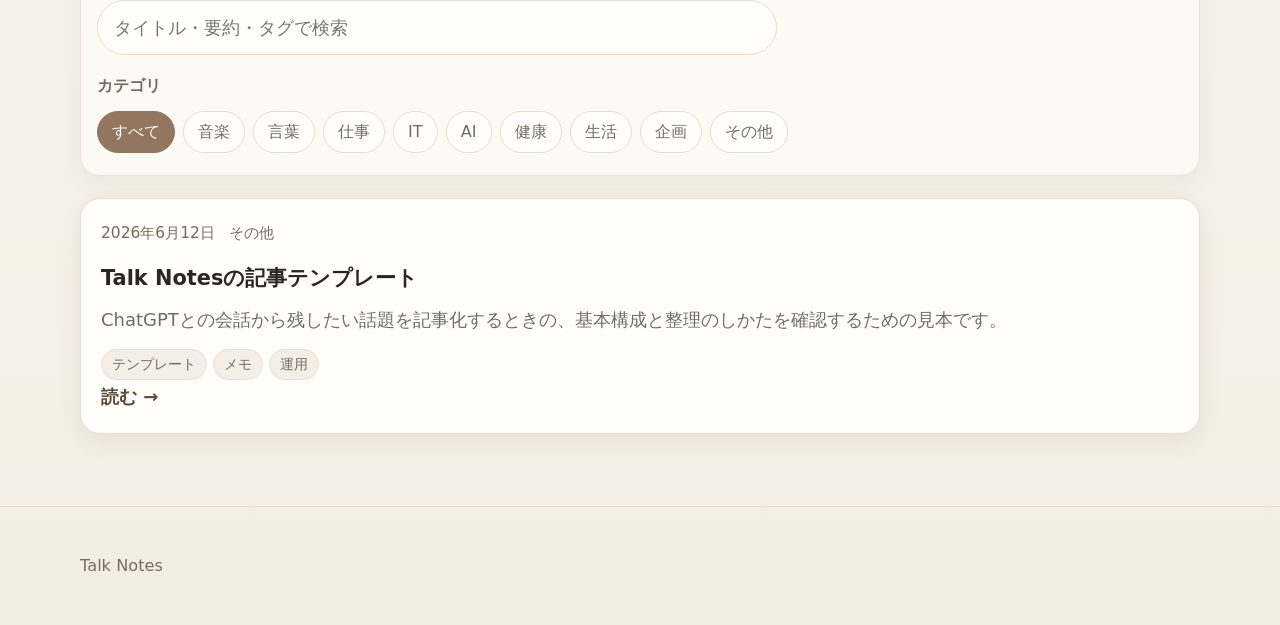
==== commit 6ef584a6: "Rename progress log as work and idea memory log" ====
--- a/index.html
+++ b/index.html
@@ -170,9 +170,9 @@
 
       <a class="entry-card" href="progress/index.html">
         <span class="entry-card__label">Progress</span>
-        <h2>作業進捗ログ</h2>
-        <p>朝の作業で、何をどこまで進めたかを記録します。</p>
-        <span class="entry-card__link">進捗を見る</span>
+        <h2>作業・アイデア記録</h2>
+        <p>そのとき何をしていたか、何を考えていたかを時系列で残します。</p>
+        <span class="entry-card__link">記録を見る</span>
       </a>
     </section>
 
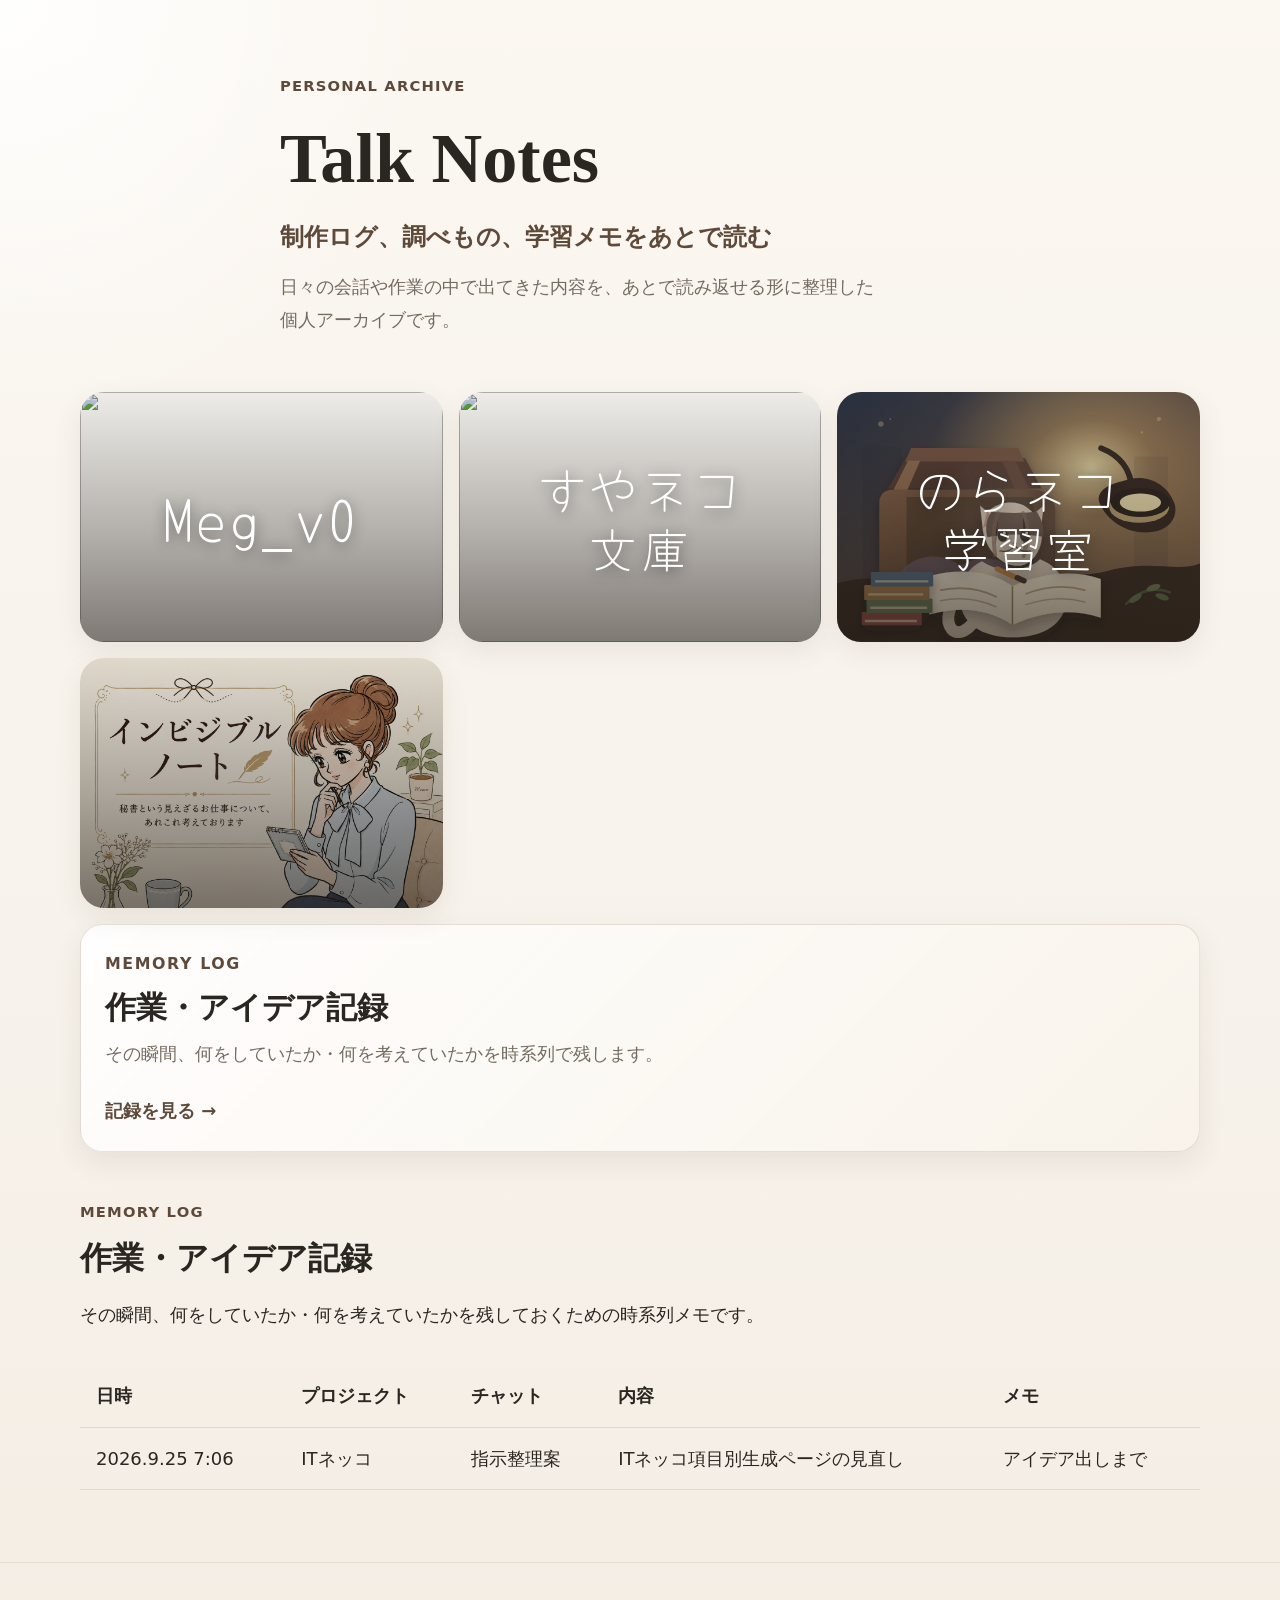
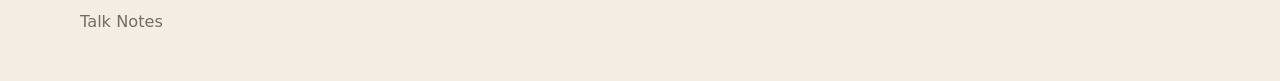
==== commit f9e14f12: "Move memory log into notes section" ====
--- a/index.html
+++ b/index.html
@@ -12,121 +12,13 @@
   <link rel="stylesheet" href="assets/entry-image.css?v=20260624-02">
   <link rel="stylesheet" href="assets/mobile-polish.css?v=20260622-01">
   <link rel="stylesheet" href="assets/invisible-work.css?v=20260623-01">
-  <script src="data/notes.js" defer></script>
-  <script defer>
-    document.addEventListener("DOMContentLoaded", () => {
-      const categories = ["すべて", "音楽", "言葉", "仕事", "IT", "AI", "健康", "生活", "企画", "その他"];
-      const state = {
-        category: "すべて",
-        query: ""
-      };
-
-      const categoryList = document.querySelector("#categoryList");
-      const searchInput = document.querySelector("#searchInput");
-      const notesList = document.querySelector("#notesList");
-      const resultCount = document.querySelector("#resultCount");
-
-      function escapeHtml(value) {
-        return String(value)
-          .replace(/&/g, "&amp;")
-          .replace(/</g, "&lt;")
-          .replace(/>/g, "&gt;")
-          .replace(/"/g, "&quot;")
-          .replace(/'/g, "&#039;");
-      }
-
-      function normalize(value) {
-        return String(value).toLowerCase().trim();
-      }
-
-      function formatDate(value) {
-        const date = new Date(`${value}T00:00:00`);
-        if (Number.isNaN(date.getTime())) {
-          return value;
-        }
-
-        return date.toLocaleDateString("ja-JP", {
-          year: "numeric",
-          month: "long",
-          day: "numeric"
-        });
-      }
-
-      function renderCategories() {
-        categoryList.innerHTML = categories.map((category) => {
-          const isActive = state.category === category;
-          return `
-            <button class="filter-button${isActive ? " is-active" : ""}" type="button" data-category="${escapeHtml(category)}">
-              ${escapeHtml(category)}
-            </button>
-          `;
-        }).join("");
-      }
-
-      function matchesNote(note) {
-        const categoryMatch = state.category === "すべて" || note.category === state.category;
-        const query = normalize(state.query);
-        const searchText = normalize([
-          note.title,
-          note.summary,
-          note.category,
-          ...(note.tags || [])
-        ].join(" "));
-
-        return categoryMatch && (!query || searchText.includes(query));
-      }
-
-      function createNoteCard(note) {
-        const tags = (note.tags || []).map((tag) => `<span class="tag">${escapeHtml(tag)}</span>`).join("");
-
-        return `
-          <article class="note-card">
-            <div class="note-card__meta">
-              <time datetime="${escapeHtml(note.date)}">${escapeHtml(formatDate(note.date))}</time>
-              <span>${escapeHtml(note.category)}</span>
-            </div>
-            <h2 class="note-card__title">${escapeHtml(note.title)}</h2>
-            <p class="note-card__summary">${escapeHtml(note.summary)}</p>
-            <div class="tag-list" aria-label="タグ">
-              ${tags}
-            </div>
-            <a class="read-link" href="${escapeHtml(note.url)}">読む</a>
-          </article>
-        `;
-      }
-
-      function renderNotes() {
-        const filteredNotes = notes.filter(matchesNote);
-        resultCount.textContent = `${filteredNotes.length}件`;
-
-        if (filteredNotes.length === 0) {
-          notesList.innerHTML = '<p class="empty-message">該当するメモはありません。</p>';
-          return;
-        }
-
-        notesList.innerHTML = filteredNotes.map(createNoteCard).join("");
-      }
-
-      categoryList.addEventListener("click", (event) => {
-        const button = event.target.closest("button[data-category]");
-        if (!button) {
-          return;
-        }
-
-        state.category = button.dataset.category;
-        renderCategories();
-        renderNotes();
-      });
-
-      searchInput.addEventListener("input", (event) => {
-        state.query = event.target.value;
-        renderNotes();
-      });
-
-      renderCategories();
-      renderNotes();
-    });
-  </script>
+  <style>
+    .memory-log-wrap { overflow-x: auto; }
+    .memory-log { width: 100%; min-width: 820px; border-collapse: collapse; }
+    .memory-log th, .memory-log td { padding: 14px 16px; text-align: left; vertical-align: top; border-bottom: 1px solid var(--line, #d9ddd8); }
+    .memory-log th { white-space: nowrap; }
+    .memory-log td:first-child, .memory-log td:nth-child(2), .memory-log td:nth-child(3) { white-space: nowrap; }
+  </style>
 </head>
 <body>
   <header class="site-header">
@@ -162,41 +54,44 @@
       </a>
 
       <a class="entry-card" href="#notes">
-        <span class="entry-card__label">Notes</span>
-        <h2>雑多メモ</h2>
-        <p>会話、調べもの、制作ログ、考えたことを短い記事として残します。</p>
-        <span class="entry-card__link">Notesを見る</span>
-      </a>
-
-      <a class="entry-card" href="progress/index.html">
-        <span class="entry-card__label">Progress</span>
+        <span class="entry-card__label">Memory Log</span>
         <h2>作業・アイデア記録</h2>
-        <p>そのとき何をしていたか、何を考えていたかを時系列で残します。</p>
+        <p>その瞬間、何をしていたか・何を考えていたかを時系列で残します。</p>
         <span class="entry-card__link">記録を見る</span>
       </a>
     </section>
 
-    <section id="notes" class="notes-panel" aria-label="雑多メモ">
+    <section id="notes" class="notes-panel" aria-label="作業・アイデア記録">
       <div class="section-heading">
         <div>
-          <p class="section-kicker">Notes</p>
-          <h2>雑多メモ</h2>
-        </div>
-        <p id="resultCount" class="result-count" aria-live="polite"></p>
-      </div>
-
-      <div class="compact-controls" aria-label="雑多メモの絞り込み">
-        <div class="search-field">
-          <label for="searchInput">検索</label>
-          <input id="searchInput" type="search" placeholder="タイトル・要約・タグで検索">
-        </div>
-        <div>
-          <p class="control-label">カテゴリ</p>
-          <div id="categoryList" class="filter-list" aria-label="カテゴリ一覧"></div>
+          <p class="section-kicker">Memory Log</p>
+          <h2>作業・アイデア記録</h2>
+          <p>その瞬間、何をしていたか・何を考えていたかを残しておくための時系列メモです。</p>
         </div>
       </div>
 
-      <div id="notesList" class="notes-grid"></div>
+      <div class="memory-log-wrap">
+        <table class="memory-log">
+          <thead>
+            <tr>
+              <th>日時</th>
+              <th>プロジェクト</th>
+              <th>チャット</th>
+              <th>内容</th>
+              <th>メモ</th>
+            </tr>
+          </thead>
+          <tbody>
+            <tr>
+              <td>2026.9.25 7:06</td>
+              <td>ITネッコ</td>
+              <td>指示整理案</td>
+              <td>ITネッコ項目別生成ページの見直し</td>
+              <td>アイデア出しまで</td>
+            </tr>
+          </tbody>
+        </table>
+      </div>
     </section>
   </main>
 
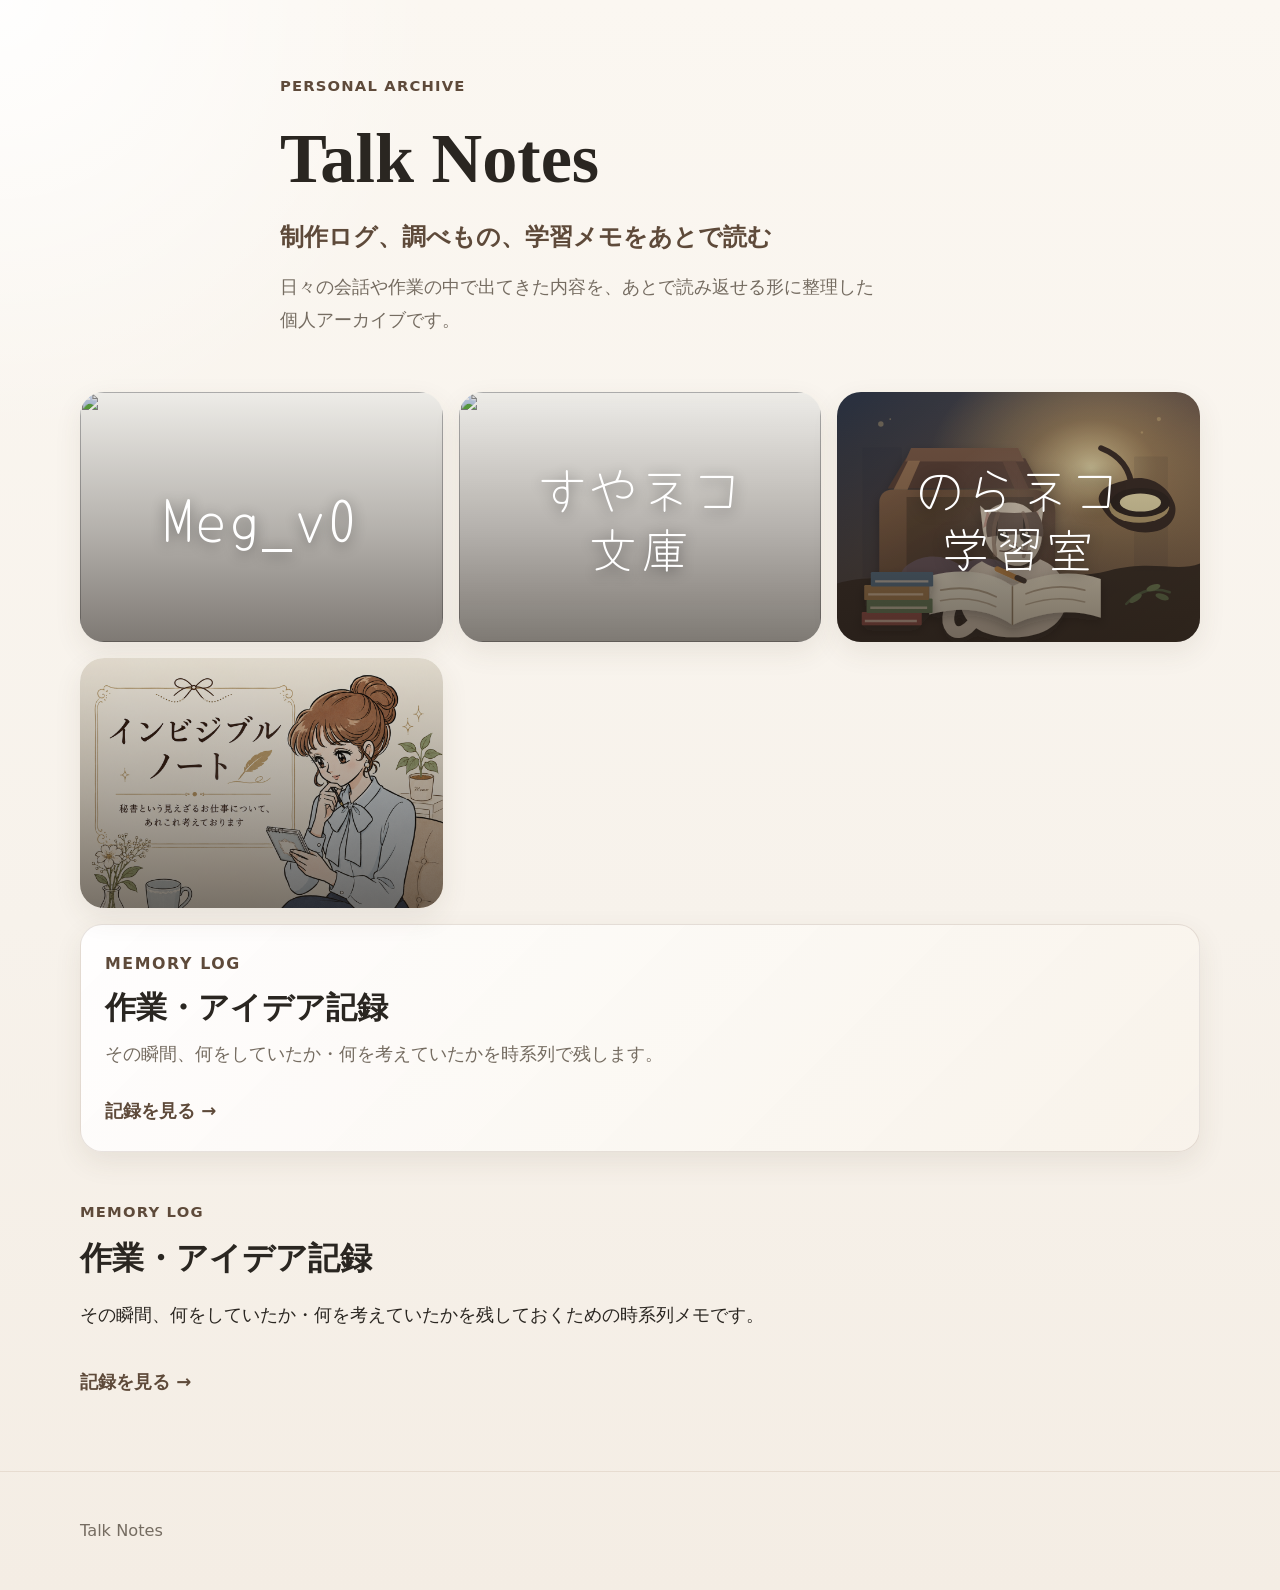
==== commit b4322874: "Move memory log to separate page" ====
--- a/index.html
+++ b/index.html
@@ -12,13 +12,6 @@
   <link rel="stylesheet" href="assets/entry-image.css?v=20260624-02">
   <link rel="stylesheet" href="assets/mobile-polish.css?v=20260622-01">
   <link rel="stylesheet" href="assets/invisible-work.css?v=20260623-01">
-  <style>
-    .memory-log-wrap { overflow-x: auto; }
-    .memory-log { width: 100%; min-width: 820px; border-collapse: collapse; }
-    .memory-log th, .memory-log td { padding: 14px 16px; text-align: left; vertical-align: top; border-bottom: 1px solid var(--line, #d9ddd8); }
-    .memory-log th { white-space: nowrap; }
-    .memory-log td:first-child, .memory-log td:nth-child(2), .memory-log td:nth-child(3) { white-space: nowrap; }
-  </style>
 </head>
 <body>
   <header class="site-header">
@@ -69,29 +62,7 @@
           <p>その瞬間、何をしていたか・何を考えていたかを残しておくための時系列メモです。</p>
         </div>
       </div>
-
-      <div class="memory-log-wrap">
-        <table class="memory-log">
-          <thead>
-            <tr>
-              <th>日時</th>
-              <th>プロジェクト</th>
-              <th>チャット</th>
-              <th>内容</th>
-              <th>メモ</th>
-            </tr>
-          </thead>
-          <tbody>
-            <tr>
-              <td>2026.9.25 7:06</td>
-              <td>ITネッコ</td>
-              <td>指示整理案</td>
-              <td>ITネッコ項目別生成ページの見直し</td>
-              <td>アイデア出しまで</td>
-            </tr>
-          </tbody>
-        </table>
-      </div>
+      <a class="read-link" href="memory-log/index.html">記録を見る</a>
     </section>
   </main>
 
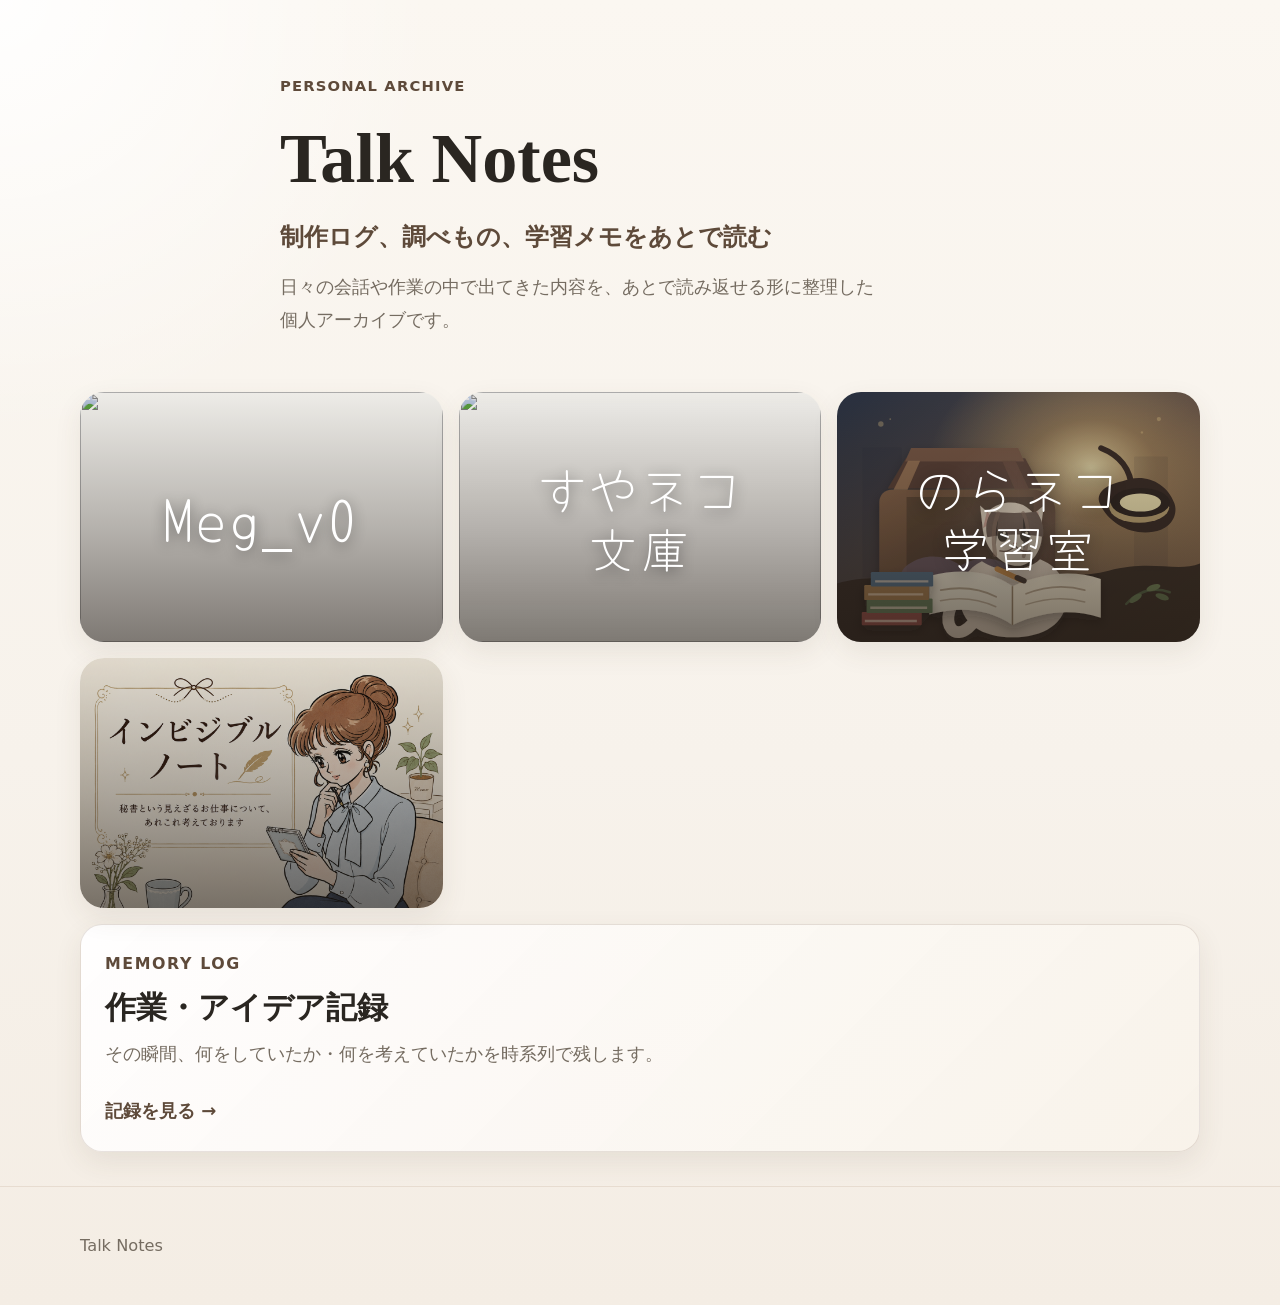
==== commit dabadfb4: "Keep only memory log card link on home" ====
--- a/index.html
+++ b/index.html
@@ -53,17 +53,6 @@
         <span class="entry-card__link">記録を見る</span>
       </a>
     </section>
-
-    <section id="notes" class="notes-panel" aria-label="作業・アイデア記録">
-      <div class="section-heading">
-        <div>
-          <p class="section-kicker">Memory Log</p>
-          <h2>作業・アイデア記録</h2>
-          <p>その瞬間、何をしていたか・何を考えていたかを残しておくための時系列メモです。</p>
-        </div>
-      </div>
-      <a class="read-link" href="memory-log/index.html">記録を見る</a>
-    </section>
   </main>
 
   <footer class="site-footer">
